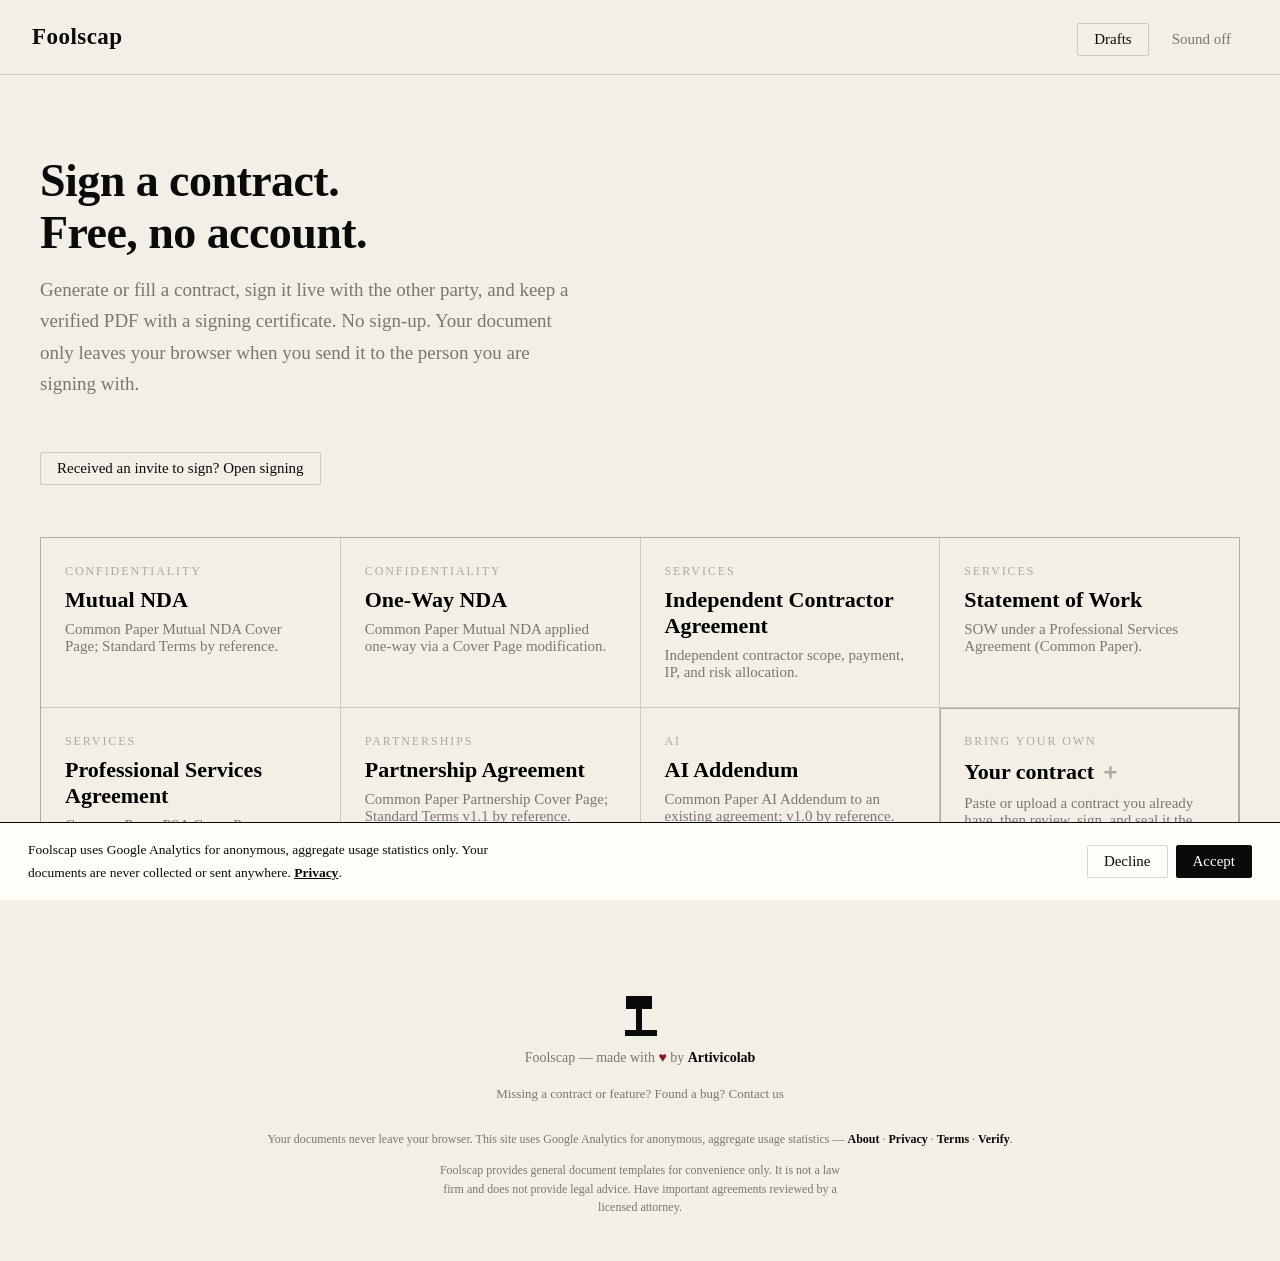
==== index.html @ e0a0ef0a "Initial commit: Foolscap serverless contract builder + P2P live signing Static, no-build, no-depende" ====
<!doctype html>
<html lang="en" class="no-js">
<head>
<meta charset="utf-8">
<meta name="viewport" content="width=device-width, initial-scale=1">
<script>document.documentElement.classList.replace('no-js','js')</script>
<title>Foolscap — Private legal contract builder</title>
<meta name="description" content="Generate NDAs, leases, and contractor agreements in your browser. Your draft never leaves your computer.">
<link rel="stylesheet" href="css/style.css">
<!-- Google Analytics 4. Replace G-XXXXXXXXXX with your real Measurement ID. -->
<script async src="https://www.googletagmanager.com/gtag/js?id=G-XXXXXXXXXX"></script>
<script>
window.dataLayer = window.dataLayer || [];
function gtag(){ dataLayer.push(arguments); }
gtag('js', new Date());
gtag('consent', 'default', { analytics_storage: 'denied' });
try { if (localStorage.getItem('foolscap:consent') === 'granted') gtag('consent', 'update', { analytics_storage: 'granted' }); } catch (e) {}
gtag('config', 'G-XXXXXXXXXX', { anonymize_ip: true });
</script>
<script src="js/consent.js" defer></script>
</head>
<body>

<noscript>
  <div class="noscript-screen">
    <h1>Foolscap needs JavaScript</h1>
    <p>Foolscap builds and previews your contract entirely inside your browser — nothing is uploaded and nothing is sent to a server. That privacy is the whole point, and it requires JavaScript.</p>
    <p>Please enable JavaScript for this page and reload. Your drafts and documents never leave your device.</p>
  </div>
</noscript>

<header class="topbar">
  <a class="logo" href="index.html" id="homeLink">Foolscap</a>
  <nav class="topnav">
    <span id="sessionBadge" class="session-badge" hidden></span>
    <button id="newDocBtn" class="btn" type="button" hidden>New document</button>
    <button id="draftsBtn" class="btn" type="button">Drafts</button>
    <button id="soundBtn" class="btn btn-ghost" type="button" aria-pressed="false" title="Ceremony sound">Sound off</button>
  </nav>
</header>

<main id="picker" class="picker">
  <section class="picker-intro">
    <h1>Sign a contract. Free, no account.</h1>
    <p>Generate or fill a contract, sign it live with the other party, and keep a verified PDF with a signing certificate. No sign-up. Your document only leaves your browser when you send it to the person you are signing with.</p>
    <p><button id="liveBtn" class="btn" type="button">Received an invite to sign? Open signing</button></p>
  </section>
  <div id="docGrid" class="doc-grid" role="list"></div>
</main>

<main id="builder" class="builder" hidden>
  <div id="preview" class="sheet" aria-live="polite">
    <article id="docCanvas" class="doc-canvas"></article>
    <div id="sealMount"></div>
    <aside class="doc-notes" aria-label="About this document">
      <p class="doc-notes-tag">About this document — shown here only, not part of the contract or its PDF</p>
      <p><strong>You can modify it.</strong> Everything on this Cover Page is yours to edit. The source's Standard Terms are incorporated by reference at the linked URL and are not reproduced or changed by Foolscap. Under CC BY 4.0 you only need to keep the licence notice and source link that appear in the document's footer; if you later alter that Standard Terms text yourself, you must say that you changed it.</p>
      <p><strong>Who is who, and the signature block.</strong> The two sides are named at the top of the document and repeated above each signature. For the AI Addendum / SaaS docs they are <strong>Provider</strong> (the party offering the product/service) and <strong>Customer</strong> (the party receiving it); other templates use <strong>Party 1 / Party 2</strong> or <strong>Disclosing / Receiving Party</strong>. In each signature block: <strong>Signature</strong> is where you draw or type your mark, <strong>Print Name</strong> is your full name spelled out, <strong>Title</strong> is your role (e.g. “Director”, or “Individual” if you’re signing for yourself), and <strong>Date</strong> is the day you sign.</p>
      <p class="muted small">What “signed &amp; sealed” means is explained on the Electronic Signing Certificate itself, once both parties sign. Not legal advice — see <a href="terms.html">Terms</a>.</p>
    </aside>
  </div>
  <div class="action-bar">
    <div class="canvas-meta">
      <h2 id="docTitle">Document</h2>
      <p id="docSubtitle" class="muted"></p>
    </div>
    <div class="action-buttons">
      <button id="saveDraftBtn" class="btn" type="button">Save draft</button>
      <button id="sendSignBtn" class="btn btn-primary" type="button">Send for live signing</button>
      <button id="printBtn" class="btn" type="button" title="For a clean page, turn off “Headers and footers” in the print dialog — that removes the browser-added URL, date and page numbers. Foolscap adds none of its own.">Print / Save PDF</button>
    </div>
  </div>
</main>

<aside id="draftsPanel" class="drawer" hidden aria-label="Saved drafts">
  <div class="drawer-head">
    <h2>Saved drafts</h2>
    <button id="closeDrafts" class="btn btn-ghost" type="button">Close</button>
  </div>
  <ul id="draftsList" class="drafts-list"></ul>
  <p id="draftsEmpty" class="muted" hidden>No saved drafts yet.</p>
</aside>
<aside id="sessionPanel" class="drawer" hidden aria-label="Live signing session">
  <div class="drawer-head">
    <h2>Live signing</h2>
    <button id="closeSession" class="btn btn-ghost" type="button">Close</button>
  </div>
  <div id="sessionBody" class="session-body"></div>
</aside>
<div id="scrim" class="scrim" hidden></div>

<footer class="sitefoot">
  <div class="brand">
    <span class="gavel" aria-hidden="true">
      <span class="gavel-arm">
        <span class="gavel-head"></span>
      </span>
      <span class="gavel-block"></span>
      <span class="spark spark-1">✦</span>
      <span class="spark spark-2">★</span>
      <span class="spark spark-3">✦</span>
      <span class="spark spark-4">✧</span>
      <span class="spark spark-5">★</span>
    </span>
    <p class="madeby">
      Foolscap — made with <span class="heart" aria-hidden="true">♥</span> by
      <a href="https://artivicolab.com" target="_blank" rel="noopener noreferrer">Artivicolab</a>
    </p>
    <button type="button" id="contactBtn" class="btn btn-ghost contact-btn">
      Missing a contract or feature? Found a bug? Contact us
    </button>
  </div>
  <p class="madeby analytics-note">Your documents never leave your browser. This site uses Google Analytics for anonymous, aggregate usage statistics — <a href="about.html">About</a> · <a href="privacy.html">Privacy</a> · <a href="terms.html">Terms</a> · <a href="verify.html">Verify</a>.</p>
  <p class="disclaimer">Foolscap provides general document templates for convenience only. It is not a law firm and does not provide legal advice. Have important agreements reviewed by a licensed attorney.</p>
</footer>

<div id="pagemark" class="pagemark" aria-hidden="true"></div>

<script type="module" src="js/app.js"></script>
</body>
</html>
---- css/style.css ----
/* Foolscap — a ceremony that produces a document.
   Design system: serif everywhere, near-black on warm off-white, ONE accent
   (the seal) and nothing else, weight in the motion. Restraint as the language. */

:root {
  --paper: #fffdf8;          /* the sheet */
  --bg: #f3efe6;             /* around the sheet */
  --ink: #0a0a0a;            /* near-pure black */
  --muted: rgba(10, 10, 9, 0.52);
  --faint: rgba(10, 10, 9, 0.30);
  --line: rgba(10, 10, 9, 0.16);
  --seal: #7c1f1f;           /* the ONE accent — used only on the seal */
  --field: rgba(10, 10, 9, 0.045);

  /* Serif is the system. Sans/mono only for tabular + technical marks. */
  --serif: "Iowan Old Style", "Hoefler Text", "Sorts Mill Goudy", "Times New Roman", Georgia, serif;
  --mono: "SFMono-Regular", ui-monospace, Menlo, "Liberation Mono", monospace;

  /* Weight, not bounce. Like closing the cover of a book. */
  --ease-heavy: cubic-bezier(0.16, 1, 0.3, 1);
  --slow: 720ms;
}

* { box-sizing: border-box; }
[hidden] { display: none !important; }

/* Scrollbars in the editorial monochrome theme — thin, inky, unobtrusive. */
* { scrollbar-width: thin; scrollbar-color: rgba(10, 10, 9, 0.3) transparent; }
::-webkit-scrollbar { width: 11px; height: 11px; }
::-webkit-scrollbar-track { background: transparent; }
::-webkit-scrollbar-thumb {
  background: rgba(10, 10, 9, 0.24);
  border: 3px solid var(--bg);
  border-radius: 999px;
  background-clip: padding-box;
}
::-webkit-scrollbar-thumb:hover { background: rgba(10, 10, 9, 0.45); }
::-webkit-scrollbar-corner { background: transparent; }

html { background: var(--bg); min-height: 100%; }
html, body { margin: 0; padding: 0; }

body {
  background: var(--bg);
  color: var(--ink);
  font-family: var(--serif);
  font-size: 17px;
  line-height: 1.65;
  -webkit-font-smoothing: antialiased;
  text-rendering: optimizeLegibility;
  display: flex;
  flex-direction: column;
  min-height: 100dvh;
}
.topbar, .sitefoot { flex: none; }
.picker { flex: 1 0 auto; }

/* No-JS */
html.no-js .topnav,
html.no-js #picker,
html.no-js #builder,
html.no-js #draftsPanel,
html.no-js #sessionPanel,
html.no-js #scrim { display: none !important; }
.noscript-screen { flex: 1 0 auto; max-width: 560px; margin: 72px auto; padding: 0 24px; }
.noscript-screen h1 { font-size: 30px; margin: 0 0 14px; }
.noscript-screen p { color: var(--muted); }

/* Topbar */
.topbar {
  display: flex;
  align-items: baseline;
  justify-content: space-between;
  padding: 18px 32px;
  border-bottom: 1px solid var(--line);
  background: var(--bg);
}
.logo {
  font-family: var(--serif);
  font-size: 23px;
  font-weight: 600;
  letter-spacing: 0.02em;
  color: var(--ink);
  text-decoration: none;
}
.topnav { display: flex; gap: 6px; align-items: center; }

/* Buttons — serif, quiet, ink. No fills except the primary. */
.btn {
  font-family: var(--serif);
  font-size: 15px;
  padding: 7px 16px;
  border-radius: 2px;
  border: 1px solid var(--line);
  background: transparent;
  color: var(--ink);
  cursor: pointer;
  transition: border-color var(--slow) var(--ease-heavy),
              background var(--slow) var(--ease-heavy),
              color var(--slow) var(--ease-heavy);
}
.btn:hover { border-color: var(--ink); }
.btn-primary { background: var(--ink); color: var(--paper); border-color: var(--ink); }
.btn-primary:hover { background: #000; }
.btn-ghost { border-color: transparent; color: var(--muted); }
.btn-ghost:hover { color: var(--ink); }
.muted { color: var(--muted); }

/* Picker */
.picker { max-width: 1320px; margin: 0 auto; padding: 80px 40px; }
.picker-intro h1 {
  font-size: 46px;
  font-weight: 600;
  line-height: 1.12;
  letter-spacing: -0.012em;
  margin: 0 0 16px;
  max-width: 16ch;
}
.picker-intro p { color: var(--muted); margin: 0 0 52px; font-size: 19px; max-width: 56ch; }
.doc-grid { display: grid; grid-template-columns: repeat(4, 1fr); gap: 1px; background: var(--line); border: 1px solid var(--line); }
@media (max-width: 1080px) { .doc-grid { grid-template-columns: repeat(2, 1fr); } }
@media (max-width: 620px) { .doc-grid { grid-template-columns: 1fr; } }
.doc-card {
  text-align: left;
  display: flex;
  flex-direction: column;
  gap: 8px;
  padding: 26px 24px;
  background: var(--bg);
  border: 0;
  cursor: pointer;
  font-family: var(--serif);
  transition: background var(--slow) var(--ease-heavy);
}
.doc-card:hover { background: var(--paper); }
.doc-card-upload { box-shadow: inset 0 0 0 1px var(--faint); }
.doc-card-upload .doc-name::after { content: " ＋"; color: var(--faint); }

.own-tools { margin-bottom: 22px; }
.own-doc { white-space: pre-wrap; min-height: 52vh; outline: none; }
.own-doc:empty::before { content: attr(data-ph); color: var(--muted); font-style: italic; }
.doc-canvas.locked .own-doc { min-height: 0; }
@media print { .own-tools { display: none; } .own-doc { min-height: 0; } }
.doc-cat { font-size: 12px; letter-spacing: 0.16em; text-transform: uppercase; color: var(--faint); }
.doc-name { font-size: 22px; font-weight: 600; }
.doc-blurb { color: var(--muted); font-size: 15px; }

/* Builder = a single canvas. The contract IS the form. */
.builder { flex: 1 1 auto; display: flex; flex-direction: column; min-height: 0; }
/* Compact doc title + progress, now living in the fixed footer (left side). */
.canvas-meta { min-width: 0; }
.canvas-meta h2 {
  font-size: 15px; font-weight: 600; margin: 0;
  white-space: nowrap; overflow: hidden; text-overflow: ellipsis;
}
.canvas-meta p { margin: 1px 0 0; font-size: 12px; color: var(--muted); }

.sheet { flex: 1 1 auto; overflow-y: auto; min-height: 0; padding: 40px 24px 96px; }

/* Fixed footer: Save / Send / Print, pinned to the bottom of the screen and
   always visible while the document scrolls. Lives inside #builder, so it is
   absent on the home screen and hidden in print. The .sheet has matching
   bottom padding so nothing is ever hidden behind it. */
.action-bar {
  position: fixed;
  left: 0;
  right: 0;
  bottom: 0;
  z-index: 15;
  display: flex;
  align-items: center;
  justify-content: space-between;
  gap: 16px;
  padding: 10px 24px;
  border-top: 1px solid var(--line);
  background: var(--bg);
}
.action-buttons { display: flex; gap: 8px; flex: none; }
@media (max-width: 760px) {
  .action-bar { padding: 10px 14px; flex-wrap: wrap; gap: 8px; }
  .canvas-meta { flex: 1 1 100%; }
  .action-buttons { width: 100%; }
  .action-buttons .btn { flex: 1; }
}
.doc-canvas {
  background: var(--paper);
  max-width: 760px;
  margin: 0 auto;
  padding: 84px 92px;
  border: 1px solid var(--line);
  box-shadow: 0 1px 0 rgba(0,0,0,0.04), 0 24px 60px -28px rgba(0,0,0,0.30);
  font-size: 17px;
  line-height: 1.85;
  transition: filter var(--slow) var(--ease-heavy), opacity var(--slow) var(--ease-heavy);
}
.doc-canvas h1 { font-size: 27px; font-weight: 600; text-align: center; letter-spacing: 0.02em; margin: 0 0 36px; }
.doc-canvas h2 { font-size: 18px; font-weight: 600; margin: 32px 0 10px; }
.doc-canvas p { margin: 0 0 14px; }
.doc-canvas .fineprint {
  margin-top: 40px;
  padding-top: 12px;
  border-top: 1px solid var(--line);
  font-size: 10.5px;
  line-height: 1.5;
  color: var(--faint);
}
.doc-canvas .fineprint a { color: var(--faint); }

/* Inline fields — the placeholders ARE the inputs. No boxes. */
.fld {
  /* inline-block + min-width so an EMPTY field still has a click target and
     the caret can land (empty inline contenteditable collapses to 0 width). */
  display: inline-block;
  min-width: 7ch;
  max-width: 100%;
  white-space: pre-wrap;
  vertical-align: baseline;
  border-bottom: 1px dotted var(--faint);
  padding: 0 1px;
  outline: none;
  cursor: text;
  transition: background var(--slow) var(--ease-heavy), border-color var(--slow) var(--ease-heavy);
}
.fld:hover { background: var(--field); }
.fld:focus { border-bottom: 1px solid var(--ink); background: var(--field); }
/* Screen-only marker so you can scan back to what YOU typed (filled fields)
   vs. the document prose, and tell it apart from empty placeholders. This is
   NEVER printed — the @media print block strips it. */
.fld:not(.empty),
.sigfield:not(.empty) {
  background: rgba(10, 10, 9, 0.055);
  border-bottom: 1px solid var(--faint);
  border-radius: 2px;
}
.fld:not(.empty):hover,
.fld:not(.empty):focus,
.sigfield:not(.empty):hover { background: rgba(10, 10, 9, 0.10); }
.fld-select { background: rgba(10, 10, 9, 0.055); border-radius: 2px; }
.fld.empty::before {
  content: attr(data-label);
  color: var(--muted);
  font-style: italic;
  pointer-events: none; /* clicking the placeholder still focuses the field */
}
.fld.empty:focus::before { content: ""; }
.doc-canvas.locked .fld { min-width: 0; }

/* Signature field — a click target that opens the draw/type pad */
.sigfield {
  font: inherit;
  color: inherit;
  background: transparent;
  border: 0;
  border-bottom: 1px solid var(--faint);
  padding: 0 4px 2px;
  min-width: 16ch;
  cursor: pointer;
  vertical-align: bottom;
  line-height: 1;
}
.sigfield:hover { background: var(--field); }
.sigfield.empty::before {
  content: "✎ " attr(data-label);
  color: var(--muted);
  font-style: italic;
  font-size: 0.85em;
}
.sigimg { height: 44px; width: auto; max-width: 100%; vertical-align: bottom; }
.sigtype {
  font-family: "Snell Roundhand", "Apple Chancery", "Segoe Script", "Brush Script MT", cursive;
  font-size: 1.5em;
  line-height: 1;
}
.sigblank { letter-spacing: 1px; color: var(--faint); }
/* Locked / print: no button chrome, just the mark (or a blank rule) */
.doc-canvas.locked .sigfield { pointer-events: none; background: transparent; border-bottom: 1px solid var(--faint); min-width: 16ch; padding: 0 2px 2px; }
.doc-canvas.locked .sigfield.empty::before { content: ""; }

/* Signature pad */
.sigpad-overlay {
  position: fixed; inset: 0; z-index: 40;
  background: rgba(10,10,9,0.5);
  display: flex; align-items: center; justify-content: center;
  padding: 20px;
}
.sigpad {
  background: var(--paper);
  border: 1px solid var(--ink);
  max-width: 560px; width: 100%;
  padding: 22px;
}
.sigpad-head { display: flex; align-items: center; justify-content: space-between; gap: 12px; margin-bottom: 14px; }
.sigpad-head strong { font-size: 16px; }
.sigpad-tabs { display: flex; gap: 6px; }
.sigpad-tab { font-size: 13px; padding: 5px 12px; }
.sigpad-tab.is-on { background: var(--ink); color: var(--paper); border-color: var(--ink); }
.sigpad-canvas {
  width: 100%; height: 180px; display: block;
  background: #fff;
  border: 1px dashed var(--line);
  touch-action: none; cursor: crosshair;
}
.sigpad-typed {
  width: 100%; height: 180px;
  font-family: "Snell Roundhand", "Apple Chancery", "Segoe Script", cursive;
  font-size: 34px; text-align: center;
}
.sigpad-hint { margin: 8px 0 0; }
.sigpad-actions { display: flex; justify-content: flex-end; gap: 8px; margin-top: 16px; }
@media print { .sigpad-overlay { display: none !important; } }
.fld-select {
  font: inherit;
  color: inherit;
  background: var(--field);
  border: 0;
  border-bottom: 1px solid var(--faint);
  padding: 0 2px;
  cursor: pointer;
  /* Sit inline within the sentence, size to content, never overflow the page */
  display: inline;
  width: auto;
  max-width: 100%;
  vertical-align: baseline;
  -webkit-appearance: menulist;
  appearance: menulist;
  white-space: normal;
}
/* nowrap keeps the dropdown and its trailing "." on the same line so the
   period is never orphaned below a long option. */
.sel { display: inline; white-space: nowrap; }
.sel-punct { white-space: normal; }
/* The plain-text twin of a select: hidden while editing, shown (as ordinary
   sentence text) when the doc is locked for signing or printed — so the PDF
   never shows a form box or dropdown arrow. The twin already contains the
   punctuation, so the on-screen .sel-punct is hidden in those states. */
.sel-val { display: none; }
.doc-canvas.locked .fld-select,
.doc-canvas.locked .sel-punct { display: none; }
.doc-canvas.locked .sel-val { display: inline; }
.doc-canvas.locked .fld { border-bottom: 0; background: transparent; cursor: default; pointer-events: none; }
.doc-canvas.locked .fld.empty::before { font-style: normal; color: var(--ink); }

/* Drawer (drafts + signing) */
.scrim { position: fixed; inset: 0; background: rgba(10,10,9,0.42); z-index: 20; }
.drawer {
  position: fixed; top: 0; right: 0;
  width: min(440px, 92vw); height: 100vh;
  background: var(--bg);
  border-left: 1px solid var(--line);
  z-index: 21; padding: 28px; overflow-y: auto;
}
.drawer-head { display: flex; justify-content: space-between; align-items: center; margin-bottom: 20px; }
.drawer-head h2 { font-size: 22px; font-weight: 600; margin: 0; }
.drafts-list { list-style: none; margin: 0; padding: 0; display: flex; flex-direction: column; gap: 6px; }
.drafts-list li { display: flex; align-items: center; gap: 8px; border: 1px solid var(--line); }
.draft-open { flex: 1; text-align: left; background: none; border: 0; cursor: pointer; padding: 12px 14px; display: flex; flex-direction: column; gap: 3px; font-family: var(--serif); color: var(--ink); }
.draft-open strong { font-size: 16px; font-weight: 600; }
.draft-open .muted { font-size: 13px; }

.session-badge { align-self: center; font-size: 13px; color: var(--ink); white-space: nowrap; }
.session-badge[data-state="connected"]::first-letter { color: var(--seal); }
.session-badge[data-state="failed"],
.session-badge[data-state="disconnected"],
.session-badge[data-state="closed"] { color: var(--muted); }
.session-body { display: flex; flex-direction: column; gap: 12px; font-size: 15px; }
.session-roles { display: flex; flex-direction: column; gap: 10px; margin-top: 6px; }
.session-step { font-size: 14px; font-weight: 600; margin: 8px 0 0; }
.session-code {
  width: 100%; font-family: var(--mono); font-size: 12px;
  padding: 10px; border: 1px solid var(--line); border-radius: 2px;
  background: var(--paper); color: var(--ink); resize: vertical;
}
.small { font-size: 13px; }
/* Upfront expectation-setting callout at the live-signing gate. */
.session-note {
  font-size: 13px;
  line-height: 1.55;
  color: var(--ink);
  background: var(--paper);
  border: 1px solid var(--ink);
  border-left: 3px solid var(--seal);
  padding: 12px 14px;
  margin: 14px 0;
}
.session-note strong { font-weight: 700; }
.session-ok { color: var(--ink); font-weight: 600; font-size: 14px; }
/* Error banner at the TOP of the panel */
.session-error {
  color: var(--seal);
  font-size: 13px;
  font-weight: 600;
  margin: 0 0 14px;
  padding: 9px 11px;
  border: 1px solid var(--seal);
  border-radius: 2px;
  background: rgba(124, 31, 31, 0.07);
}
/* The offending field lights up */
.input-error,
.input-error.session-code {
  border-color: var(--seal) !important;
  box-shadow: 0 0 0 2px rgba(124, 31, 31, 0.2);
}
button.input-error {
  outline: 2px solid var(--seal);
  outline-offset: 1px;
}
.consent-row.input-error {
  border: 1px solid var(--seal);
  border-radius: 2px;
  padding: 6px 8px;
  background: rgba(124, 31, 31, 0.07);
}
.consent-row { display: flex; gap: 9px; align-items: flex-start; font-size: 13px; line-height: 1.5; margin: 6px 0 2px; }
.consent-row input { margin-top: 3px; flex: none; accent-color: var(--ink); }

/* ---- The Electronic Signing Certificate — a designed artifact ---- */
.verify-record {
  position: relative;
  max-width: 760px;
  margin: 30px auto 0;
  padding: 40px 56px 48px;
  color: var(--ink);
  /* Pre-rendered guilloche + double-rule frame. CSS gradients moiré into an
     unreadable dark mesh at print DPI; a raster does not. The image carries
     the frame, so no CSS border/outline here. print-color-adjust keeps it
     when the browser would otherwise strip backgrounds for printing. */
  background: var(--paper) url("../certificate-bg.jpg") center / 100% 100% no-repeat;
  -webkit-print-color-adjust: exact;
  print-color-adjust: exact;
  opacity: 0;
  transform: translateY(10px);
  animation: seal-rise var(--slow) var(--ease-heavy) forwards;
}
@keyframes seal-rise { to { opacity: 1; transform: none; } }
.verify-record h2 {
  font-family: var(--serif);
  font-size: 15px;
  letter-spacing: 0.26em;
  text-transform: uppercase;
  text-align: center;
  margin: 0 0 6px;
}
.verify-record p {
  font-family: var(--mono);
  font-size: 11.5px;
  line-height: 1.7;
  color: var(--ink);
  margin: 0 0 14px;
  text-align: center;
}
.verify-record p:first-of-type { font-family: var(--serif); font-size: 12.5px; color: var(--muted); max-width: 60ch; margin-inline: auto; }
/* Emphasis tier — the Result + Identity verdicts. A heavier serif band,
   ruled top and bottom, so the eye lands on the conclusion first instead of
   it sitting at the same weight as the mono technical metadata. Monochrome
   per the design system; the oxblood accent only on the broken state. */
.verify-record .callout {
  font-family: var(--serif);
  font-size: 14px;
  font-weight: 700;
  line-height: 1.5;
  color: var(--ink);
  text-align: center;
  letter-spacing: 0.01em;
  max-width: 64ch;
  margin: 18px auto;
  padding: 9px 0;
  border-top: 1px solid var(--ink);
  border-bottom: 1px solid var(--ink);
}
.verify-record.is-broken .callout { color: var(--seal); border-color: var(--seal); }
/* the wax seal */
.verify-record::after {
  content: "";
  position: absolute;
  top: -36px; left: 50%;
  width: 82px; height: 82px;
  transform: translateX(-50%) scale(0.4);
  border-radius: 50%;
  /* border-radius clips the square JPG to the seal's circle (hides its
     corners); the image already carries its own cream rim. */
  background: var(--paper) url("../wax-seal.jpg") center / cover no-repeat;
  -webkit-print-color-adjust: exact;
  print-color-adjust: exact;
  opacity: 0;
}
.verify-record.is-sealed::after {
  animation: seal-stamp var(--slow) var(--ease-heavy) 180ms forwards;
}
@keyframes seal-stamp {
  0% { opacity: 0; transform: translateX(-50%) scale(0.4) rotate(-12deg); }
  60% { opacity: 1; }
  100% { opacity: 1; transform: translateX(-50%) scale(1) rotate(0deg); }
}
/* No CSS frame now (the image carries it), so flag a broken match with an
   inset oxblood outline over the artwork. */
.verify-record.is-broken { outline: 2px solid var(--seal); outline-offset: -7px; }
.verify-record.is-broken p:last-of-type { color: var(--seal); font-weight: 700; }

/* Choreography — when sealed, the document settles with weight */
.builder.sealed .doc-canvas { filter: grayscale(0.12) contrast(0.99); }

/* Footer / brand */
.sitefoot { max-width: 1000px; margin: 0 auto; padding: 32px; text-align: center; }
/* When the builder (with its fixed action bar) is on screen, give the site
   footer extra bottom clearance so its content is never hidden behind the
   bar. Scoped so the home/picker doesn't get the empty gap. */
#builder:not([hidden]) ~ .sitefoot { padding-bottom: 96px; }
.disclaimer { color: var(--muted); font-size: 12px; line-height: 1.55; max-width: 70ch; margin-inline: auto; }
.brand { display: flex; flex-direction: column; align-items: center; gap: 8px; margin-bottom: 20px; }
.madeby { margin: 2px 0 0; font-size: 14px; color: var(--muted); }
.madeby a { color: var(--ink); font-weight: 600; text-decoration: none; }
.madeby a:hover { text-decoration: underline; }
.analytics-note { font-size: 12px; margin-top: 12px; }
.analytics-note a { color: var(--ink); font-weight: 600; }
.contact-btn { font-size: 13px; }

.heart { display: inline-block; color: var(--seal); animation: heart-beat 1s ease-in-out infinite; }
@keyframes heart-beat { 0%,100% { transform: scale(1); } 15% { transform: scale(1.3); } 30% { transform: scale(1); } 45% { transform: scale(1.16); } }

.gavel { position: relative; display: inline-block; width: 56px; height: 46px; }
.gavel-block { position: absolute; left: 13px; bottom: 0; width: 32px; height: 6px; background: var(--ink); }
.gavel-arm { position: absolute; left: 24px; bottom: 6px; width: 6px; height: 28px; background: var(--ink); transform-origin: 50% 100%; animation: gavel-swing 1.15s var(--ease-heavy) infinite; }
.gavel-head { position: absolute; top: -6px; left: 50%; width: 26px; height: 13px; margin-left: -13px; background: var(--ink); }
@keyframes gavel-swing { 0% { transform: rotate(-40deg);} 28% { transform: rotate(12deg);} 36% { transform: rotate(7deg);} 48% { transform: rotate(-16deg);} 72% { transform: rotate(-32deg);} 100% { transform: rotate(-40deg);} }
.spark { position: absolute; left: 32px; bottom: 9px; font-size: 11px; color: var(--seal); opacity: 0; pointer-events: none; animation: spark-fly 1.15s linear infinite; }
.spark-1 { --tx:-24px;--ty:-28px; } .spark-2 { --tx:1px;--ty:-36px; } .spark-3 { --tx:26px;--ty:-25px; }
.spark-4 { --tx:-32px;--ty:-6px; } .spark-5 { --tx:33px;--ty:-9px; }
@keyframes spark-fly { 0%,26% { opacity:0; transform: translate(0,0) scale(.2);} 32% { opacity:1; transform: translate(0,0) scale(.85);} 100% { opacity:0; transform: translate(var(--tx),var(--ty)) scale(.35) rotate(170deg);} }

/* Document fingerprint stamp — print only, a single in-flow line at the very
   end of the contract. (A true repeating per-page footer with live data needs
   a paged-media library; position:fixed only repeats in Chromium and overlaps
   body text in Firefox, so we don't use it. The fingerprint is also inside the
   signing certificate, so it is still on the signed artifact and verifiable.) */
/* Owner decision (2026-05): the printed CONTRACT carries NO Foolscap metadata
   outside the user's own form — no brand, hash, session, date or URL stamp.
   The document SHA-256 still lives on the certificate page, so nothing
   verifiable is lost. Kept hidden on screen AND print. */
.pagemark { display: none !important; }
@media print {
  .pagemark { display: none !important; }
}

/* On-site notice shown below the contract — never part of the document/PDF */
.doc-notes {
  display: block;
  max-width: 760px;
  margin: 28px auto 0;
  padding: 18px 22px;
  border: 1px dashed var(--line);
  background: transparent;
  color: var(--muted);
  font-size: 12.5px;
  line-height: 1.6;
}
.doc-notes p { margin: 0 0 9px; }
.doc-notes p:last-child { margin-bottom: 0; }
.doc-notes strong { color: var(--ink); }
.doc-notes a { color: var(--ink); }
.doc-notes-tag {
  text-transform: uppercase;
  letter-spacing: 0.12em;
  font-size: 10.5px;
  color: var(--faint);
}
@media print { .doc-notes { display: none !important; } }

/* GA4 consent banner */
.consent-banner {
  position: fixed;
  left: 0; right: 0; bottom: 0;
  z-index: 30;
  display: flex;
  align-items: center;
  justify-content: space-between;
  gap: 18px;
  flex-wrap: wrap;
  padding: 16px 28px;
  background: var(--paper);
  border-top: 1px solid var(--ink);
  font-size: 13.5px;
}
.consent-banner p { margin: 0; max-width: 70ch; color: var(--ink); }
.consent-banner a { color: var(--ink); font-weight: 600; }
.consent-actions { display: flex; gap: 8px; flex: none; }
@media (max-width: 620px) {
  .consent-banner { padding: 14px 18px; }
  .consent-actions { width: 100%; }
  .consent-actions .btn { flex: 1; }
}
@media print { .consent-banner { display: none !important; } }

/* Legal / manifesto pages */
.legal { flex: 1 0 auto; max-width: 720px; margin: 0 auto; padding: 64px 28px 80px; }
.legal h1 { font-size: 38px; font-weight: 600; line-height: 1.15; margin: 0 0 8px; }
.legal h2 { font-size: 22px; font-weight: 600; margin: 36px 0 10px; }
.legal p { margin: 0 0 16px; font-size: 17px; line-height: 1.8; }
.legal a { color: var(--ink); }
.legal code { font-family: var(--mono); font-size: 13px; background: var(--field); padding: 1px 5px; }

@media (max-width: 760px) {
  .topbar { padding: 14px 18px; flex-wrap: wrap; gap: 8px; }
  .picker { padding: 56px 20px; }
  .picker-intro h1 { font-size: 34px; }
  .canvas-bar { padding: 14px 18px; flex-wrap: wrap; }
  .sheet { padding: 24px 12px 150px; } /* clears the taller wrapped footer (meta + buttons) */
  #builder:not([hidden]) ~ .sitefoot { padding-bottom: 172px; } /* taller wrapped bar */
  .doc-canvas { padding: 40px 26px; }
  .verify-record { padding: 32px 24px 40px; }
}

@media (prefers-reduced-motion: reduce) {
  .heart, .gavel-arm, .spark,
  .verify-record, .verify-record::after { animation: none; }
  .verify-record { opacity: 1; transform: none; }
  .verify-record.is-sealed::after { opacity: 1; transform: translateX(-50%) scale(1); }
}

/* ---- Print: only the document + its certificate, on clean paper ---- */
/* Margin on @page repeats on EVERY printed page (including pages 2, 3 … where
   element padding does NOT) — so this, not .doc-canvas padding, is what gives
   continuation pages their whitespace and keeps the browser's page-number /
   footer from crowding the text. */
@page { size: A4; margin: 16mm 14mm; }
@media print {
  .topbar, .canvas-bar, .sitefoot, .drawer, .scrim, .topnav,
  .consent-banner, .action-bar { display: none !important; }
  /* Everything prints pure white & readable — no tint, no guilloche, even if
     "Background graphics" is on. (The colour decoration stays on screen only.) */
  html, body, .sheet, .doc-canvas, .own-doc {
    background: #fff !important;
    background-image: none !important;
  }
  .builder { display: block; }
  .sheet { padding: 0; overflow: visible; }
  .doc-canvas {
    box-shadow: none; border: 0; max-width: none;
    /* No element padding — the @page margin (which repeats per page) owns the
       whitespace, so page 1 and pages 2+ are identical. A little bottom only. */
    padding: 0 0 6mm;
    filter: none !important; font-size: 12pt; color: #000;
  }
  .doc-canvas h2 { page-break-after: avoid; }
  .doc-canvas p { orphans: 3; widows: 3; }
  .fld { border: 0 !important; background: none !important; }
  .fld.empty::before { color: #000; font-style: normal; }
  .fld-select, .sel-punct { display: none !important; }
  .sel-val { display: inline !important; color: #000; }
  .sigfield {
    border: 0 !important; border-bottom: 1px solid #000 !important;
    background: none !important; min-width: 16ch; padding: 0 2px 2px; color: #000;
  }
  .sigfield.empty::before { content: "" !important; }
  .sigtype { color: #000; }
  .sigimg { filter: none !important; }
  .doc-canvas .fineprint { font-size: 7.5pt; color: #555; margin-top: 26px; }
  /* Certificate: its own fresh A4 page. The pre-rendered guilloche+frame
     raster prints cleanly (no moiré, unlike the old CSS gradients) — kept in
     colour via print-color-adjust; the wax seal raster comes from the base
     ::after rule. */
  .verify-record {
    break-before: page;
    page-break-before: always;
    opacity: 1 !important;
    transform: none !important;
    margin: 0 !important;
    max-width: none !important;
    /* Generous top padding so the (now larger) wax seal sits fully INSIDE the
       box, clear of the page edge, with the heading below it. */
    padding: 28mm 14mm 16mm !important;
    color: #000 !important;
    background: var(--paper) url("../certificate-bg.jpg") center / 100% 100% no-repeat !important;
    border: none !important;
    outline: none !important;
    -webkit-print-color-adjust: exact !important;
    print-color-adjust: exact !important;
  }
  /* Compact so the whole certificate fits one A4 page. */
  .verify-record h2 { font-size: 12pt !important; margin: 0 0 4mm !important; letter-spacing: 0.12em !important; }
  .verify-record p { font-size: 8pt !important; line-height: 1.4 !important; margin: 0 0 2.6mm !important; }
  .verify-record h2, .verify-record p { color: #000 !important; }
  /* The verdict tier stays heavier than the metadata in print too. */
  .verify-record .callout {
    font-size: 10pt !important;
    line-height: 1.35 !important;
    margin: 4mm auto !important;
    padding: 2mm 0 !important;
    color: #000 !important;
    border-color: #000 !important;
  }
  .verify-record.is-broken .callout { color: var(--seal) !important; border-color: var(--seal) !important; }
  /* Stamp the seal in the PDF ONLY when the hashes matched — never on a
     broken or not-yet-signed certificate (the seal must not overclaim). */
  .verify-record.is-sealed::after {
    opacity: 1 !important;
    /* Positive offset INSIDE the box (not the screen's -26px overhang) so the
       full circle prints — never clipped by the page top. */
    top: 5mm !important;
    width: 20mm !important;
    height: 20mm !important;
    transform: translateX(-50%) !important;
    -webkit-print-color-adjust: exact !important;
    print-color-adjust: exact !important;
  }
  /* Keep the "do not rely" warning visible in the PDF too. */
  .verify-record.is-broken {
    outline: 2px solid var(--seal) !important;
    outline-offset: -7px !important;
  }
}
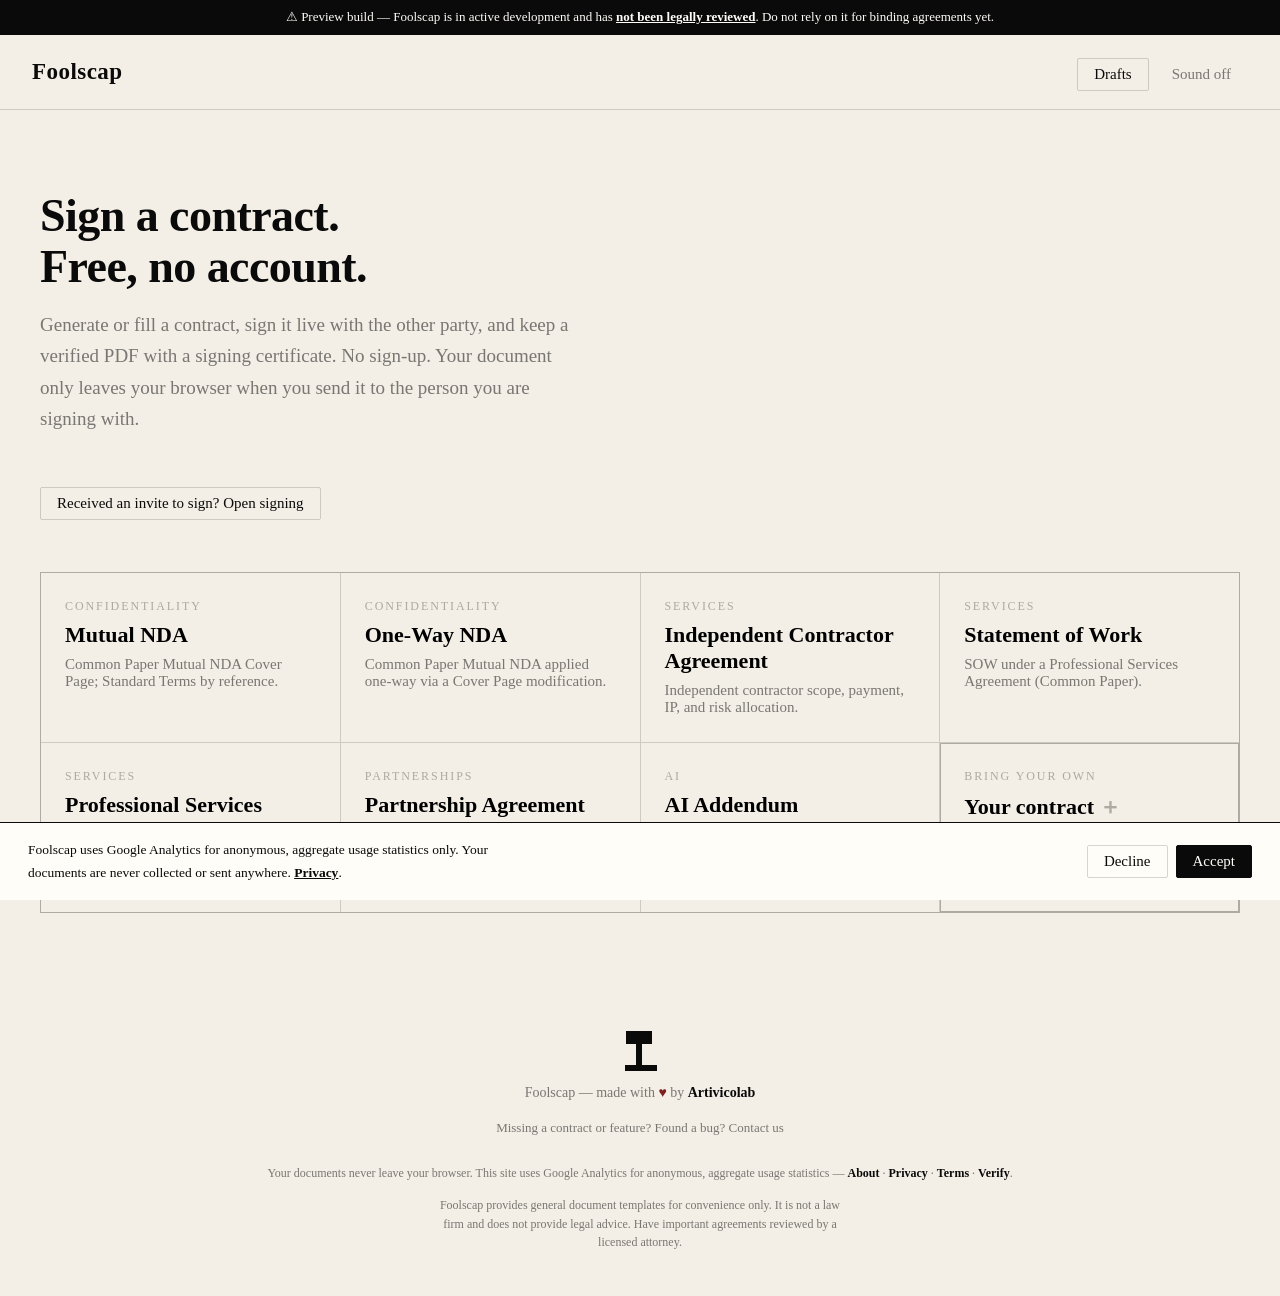
==== commit 9cca23ca: "Add pre-launch 'preview / not legally reviewed' banner site-wide Screen-only (hidden in print) so it" ====
--- a/index.html
+++ b/index.html
@@ -20,6 +20,7 @@
 <script src="js/consent.js" defer></script>
 </head>
 <body>
+<div class="preview-banner" role="alert">⚠ Preview build — Foolscap is in active development and has <strong>not been legally reviewed</strong>. Do not rely on it for binding agreements yet.</div>
 
 <noscript>
   <div class="noscript-screen">
--- a/css/style.css
+++ b/css/style.css
@@ -52,8 +52,22 @@
   flex-direction: column;
   min-height: 100dvh;
 }
-.topbar, .sitefoot { flex: none; }
+.topbar, .sitefoot, .preview-banner { flex: none; }
 .picker { flex: 1 0 auto; }
+
+/* Pre-launch notice. Monochrome (no extra accent), screen-only — must NEVER
+   print onto a contract or certificate. */
+.preview-banner {
+  background: var(--ink);
+  color: var(--paper);
+  font-family: var(--serif);
+  font-size: 13px;
+  line-height: 1.45;
+  text-align: center;
+  padding: 8px 16px;
+}
+.preview-banner strong { font-weight: 700; text-decoration: underline; }
+@media print { .preview-banner { display: none !important; } }
 
 /* No-JS */
 html.no-js .topnav,
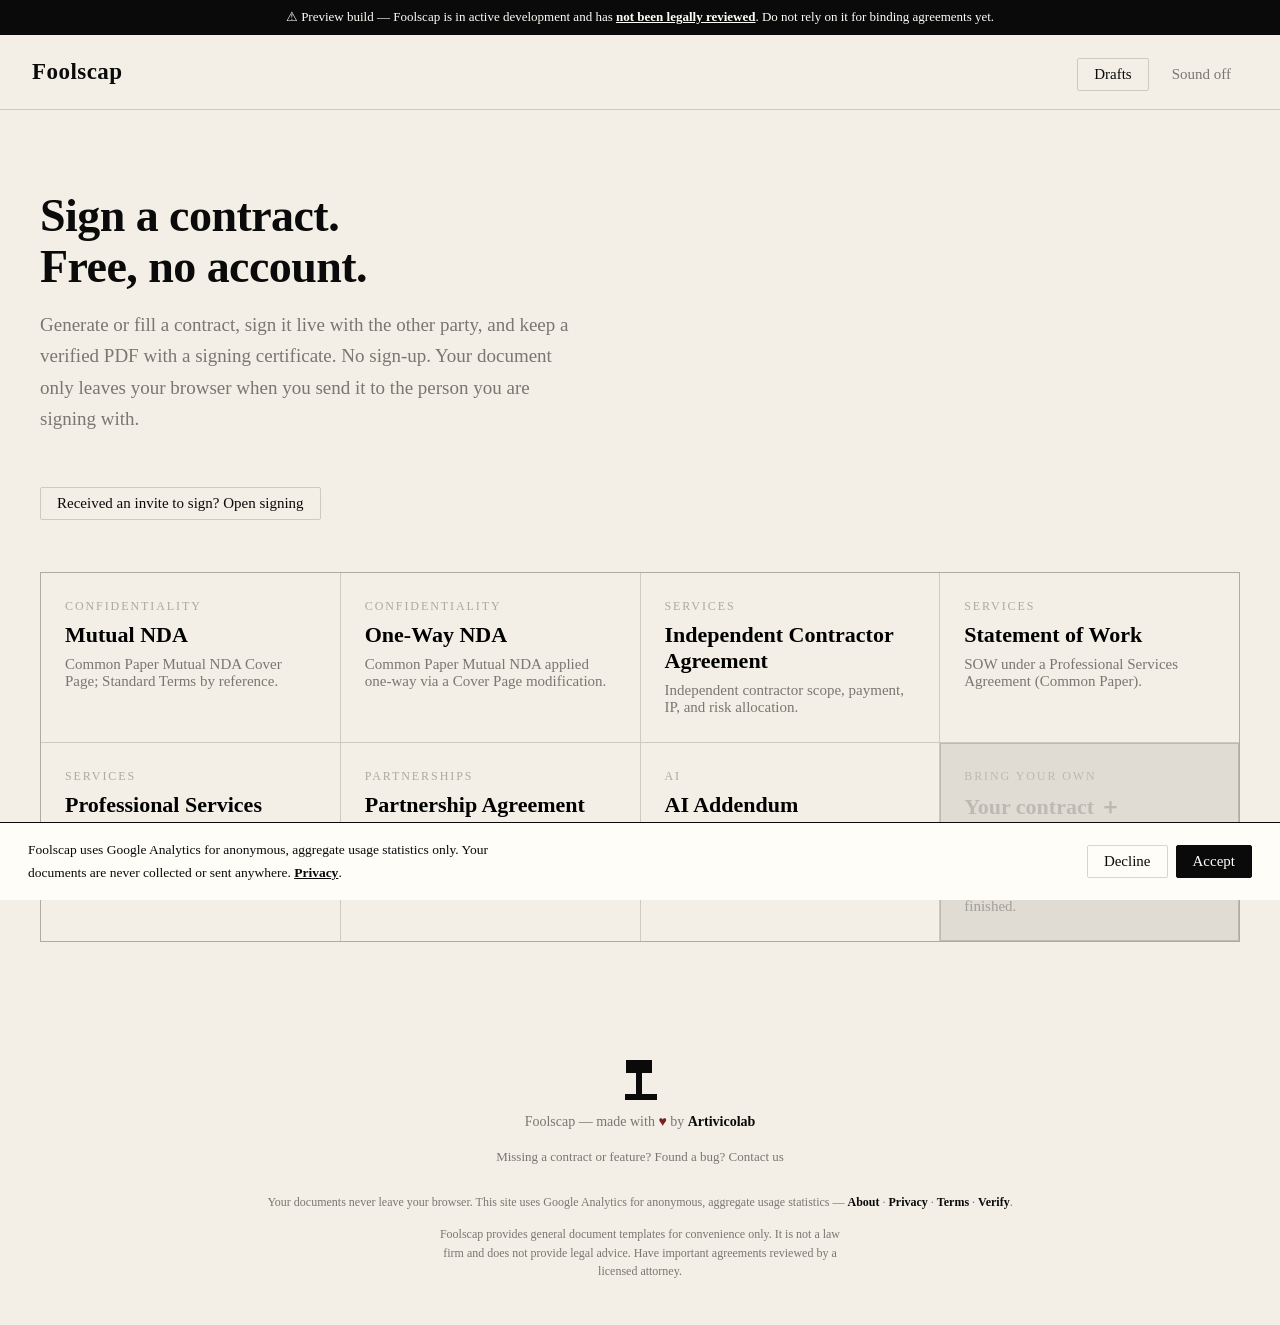
==== commit cc502436: "Update Google Analytics tracking ID across multiple pages and disable upload feature in preview buil" ====
--- a/index.html
+++ b/index.html
@@ -7,15 +7,15 @@
 <title>Foolscap — Private legal contract builder</title>
 <meta name="description" content="Generate NDAs, leases, and contractor agreements in your browser. Your draft never leaves your computer.">
 <link rel="stylesheet" href="css/style.css">
-<!-- Google Analytics 4. Replace G-XXXXXXXXXX with your real Measurement ID. -->
-<script async src="https://www.googletagmanager.com/gtag/js?id=G-XXXXXXXXXX"></script>
+<!-- Google Analytics 4 (consent-gated via js/consent.js; off until Accept). Property G-P17MEHGPR0. -->
+<script async src="https://www.googletagmanager.com/gtag/js?id=G-P17MEHGPR0"></script>
 <script>
 window.dataLayer = window.dataLayer || [];
 function gtag(){ dataLayer.push(arguments); }
 gtag('js', new Date());
 gtag('consent', 'default', { analytics_storage: 'denied' });
 try { if (localStorage.getItem('foolscap:consent') === 'granted') gtag('consent', 'update', { analytics_storage: 'granted' }); } catch (e) {}
-gtag('config', 'G-XXXXXXXXXX', { anonymize_ip: true });
+gtag('config', 'G-P17MEHGPR0', { anonymize_ip: true });
 </script>
 <script src="js/consent.js" defer></script>
 </head>
--- a/css/style.css
+++ b/css/style.css
@@ -149,6 +149,11 @@
 .doc-card:hover { background: var(--paper); }
 .doc-card-upload { box-shadow: inset 0 0 0 1px var(--faint); }
 .doc-card-upload .doc-name::after { content: " ＋"; color: var(--faint); }
+.doc-card.is-disabled {
+  opacity: 0.5;
+  cursor: not-allowed;
+}
+.doc-card.is-disabled:hover { background: var(--bg); }
 
 .own-tools { margin-bottom: 22px; }
 .own-doc { white-space: pre-wrap; min-height: 52vh; outline: none; }
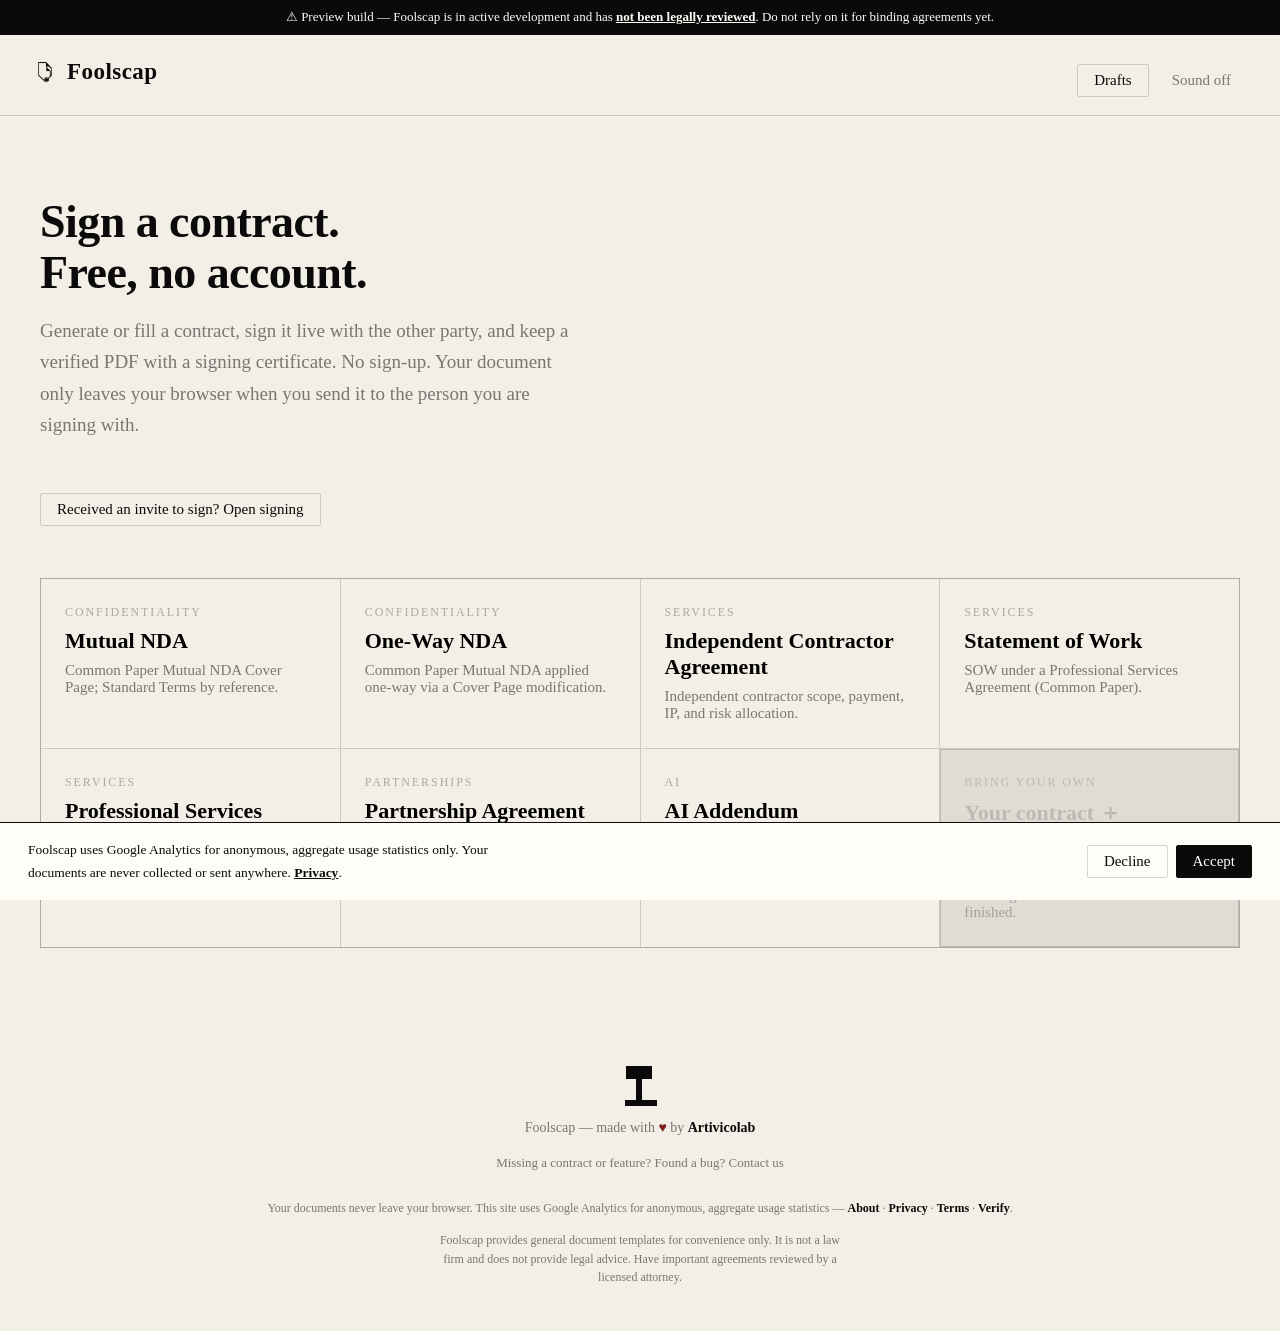
==== commit dfab0ee9: "Add favicon images, robots.txt, and sitemap.xml - Added ms-icon-310x310.png and ms-icon-70x70.png as" ====
--- a/index.html
+++ b/index.html
@@ -4,8 +4,46 @@
 <meta charset="utf-8">
 <meta name="viewport" content="width=device-width, initial-scale=1">
 <script>document.documentElement.classList.replace('no-js','js')</script>
-<title>Foolscap — Private legal contract builder</title>
-<meta name="description" content="Generate NDAs, leases, and contractor agreements in your browser. Your draft never leaves your computer.">
+<title>Foolscap — Free private contract builder & live e-signing</title>
+<meta name="description" content="Free, no-account contract builder and peer-to-peer e-signing in your browser. Create an NDA, contractor agreement, statement of work, services or partnership agreement, or AI addendum, sign it live with the other party, and keep a verifiable PDF certificate. Your document never leaves your browser.">
+<link rel="canonical" href="https://foolscap.artivicolab.com/">
+<meta name="robots" content="index, follow">
+<meta name="theme-color" content="#0a0a0a">
+<meta property="og:type" content="website">
+<meta property="og:site_name" content="Foolscap">
+<meta property="og:url" content="https://foolscap.artivicolab.com/">
+<meta property="og:title" content="Foolscap — Free private contract builder & live e-signing">
+<meta property="og:description" content="Build a contract, sign it live with the other party browser-to-browser, and keep a verifiable PDF certificate. Free, no account, nothing uploaded.">
+<meta property="og:image" content="https://foolscap.artivicolab.com/wax-seal.jpg">
+<meta name="twitter:card" content="summary">
+<meta name="twitter:title" content="Foolscap — Free private contract builder & live e-signing">
+<meta name="twitter:description" content="Build a contract, sign it live with the other party browser-to-browser, and keep a verifiable PDF certificate. Free, no account, nothing uploaded.">
+<meta name="twitter:image" content="https://foolscap.artivicolab.com/wax-seal.jpg">
+<script type="application/ld+json">
+{
+  "@context": "https://schema.org",
+  "@type": "WebApplication",
+  "name": "Foolscap",
+  "url": "https://foolscap.artivicolab.com/",
+  "applicationCategory": "BusinessApplication",
+  "operatingSystem": "Any (modern web browser)",
+  "browserRequirements": "Requires JavaScript.",
+  "offers": { "@type": "Offer", "price": "0", "priceCurrency": "USD" },
+  "description": "Free, no-account contract builder and peer-to-peer e-signing in your browser. Build a contract, sign it live with the other party, and keep a verifiable PDF certificate. Documents never leave the browser.",
+  "publisher": { "@type": "Organization", "name": "Artivicolab", "url": "https://artivicolab.com" }
+}
+</script>
+<link rel="icon" type="image/png" sizes="32x32" href="favicon-32x32.png">
+<link rel="icon" type="image/png" sizes="16x16" href="favicon-16x16.png">
+<link rel="icon" type="image/png" sizes="96x96" href="favicon-96x96.png">
+<link rel="shortcut icon" href="favicon.ico">
+<link rel="apple-touch-icon" sizes="180x180" href="apple-icon-180x180.png">
+<link rel="apple-touch-icon" sizes="152x152" href="apple-icon-152x152.png">
+<link rel="apple-touch-icon" sizes="120x120" href="apple-icon-120x120.png">
+<link rel="manifest" href="manifest.json">
+<meta name="msapplication-TileColor" content="#fffdf8">
+<meta name="msapplication-TileImage" content="ms-icon-144x144.png">
+<meta name="msapplication-config" content="browserconfig.xml">
 <link rel="stylesheet" href="css/style.css">
 <!-- Google Analytics 4 (consent-gated via js/consent.js; off until Accept). Property G-P17MEHGPR0. -->
 <script async src="https://www.googletagmanager.com/gtag/js?id=G-P17MEHGPR0"></script>
@@ -31,7 +69,7 @@
 </noscript>
 
 <header class="topbar">
-  <a class="logo" href="index.html" id="homeLink">Foolscap</a>
+  <a class="logo" href="index.html" id="homeLink"><img src="favicon-96x96.png" alt="" width="26" height="26">Foolscap</a>
   <nav class="topnav">
     <span id="sessionBadge" class="session-badge" hidden></span>
     <button id="newDocBtn" class="btn" type="button" hidden>New document</button>
--- a/css/style.css
+++ b/css/style.css
@@ -68,6 +68,17 @@
 }
 .preview-banner strong { font-weight: 700; text-decoration: underline; }
 @media print { .preview-banner { display: none !important; } }
+/* Honest no-JS notice for the content pages (they remain readable without
+   JS; only the app needs it). The full app page uses .noscript-screen. */
+.noscript-note {
+  margin: 0;
+  padding: 10px 16px;
+  background: var(--paper);
+  border-bottom: 1px solid var(--line);
+  color: var(--ink);
+  font-size: 13px;
+  text-align: center;
+}
 
 /* No-JS */
 html.no-js .topnav,
@@ -90,6 +101,9 @@
   background: var(--bg);
 }
 .logo {
+  display: inline-flex;
+  align-items: center;
+  gap: 9px;
   font-family: var(--serif);
   font-size: 23px;
   font-weight: 600;
@@ -97,6 +111,7 @@
   color: var(--ink);
   text-decoration: none;
 }
+.logo img { width: 26px; height: 26px; display: block; }
 .topnav { display: flex; gap: 6px; align-items: center; }
 
 /* Buttons — serif, quiet, ink. No fills except the primary. */
